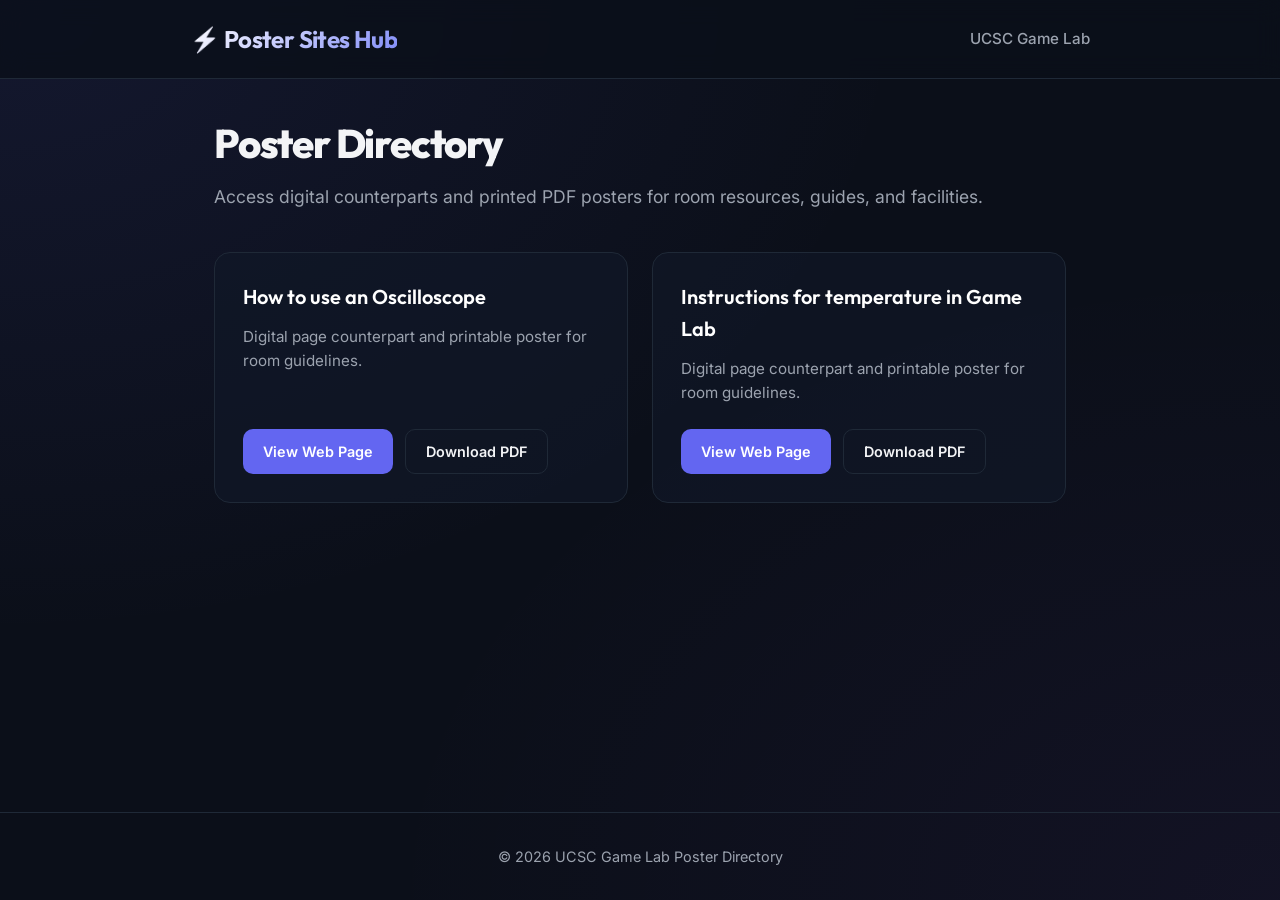
==== docs/index.html @ 5880b466 "temp and oscillascope" ====
<!DOCTYPE html>
<html lang="en">
<head>
  <meta charset="UTF-8">
  <meta name="viewport" content="width=device-width, initial-scale=1.0">
  <title>Poster Sites Directory</title>
  <link rel="stylesheet" href="style.css">
</head>
<body>
  <header>
    <div class="header-container">
      <a href="index.html" class="logo">⚡ Poster Sites Hub</a>
      <span class="nav-link">UCSC Game Lab</span>
    </div>
  </header>
  <main>
    <h1 class="hub-title">Poster Directory</h1>
    <p class="hub-subtitle">Access digital counterparts and printed PDF posters for room resources, guides, and facilities.</p>
    
    <div class="grid">
      
      <div class="card">
        <h2 class="card-title">How to use an Oscilloscope</h2>
        <p class="card-description">Digital page counterpart and printable poster for room guidelines.</p>
        <div class="card-actions">
          <a href="oscilloscope.html" class="btn btn-primary">View Web Page</a>
          <a href="../output/oscilloscope.pdf" class="btn btn-secondary" download>Download PDF</a>
        </div>
      </div>
      <div class="card">
        <h2 class="card-title">Instructions for temperature in Game Lab</h2>
        <p class="card-description">Digital page counterpart and printable poster for room guidelines.</p>
        <div class="card-actions">
          <a href="temp_game_lab.html" class="btn btn-primary">View Web Page</a>
          <a href="../output/temp_game_lab.pdf" class="btn btn-secondary" download>Download PDF</a>
        </div>
      </div>
    </div>
  </main>
  <footer>
    <p>&copy; 2026 UCSC Game Lab Poster Directory</p>
  </footer>
</body>
</html>
---- docs/style.css ----
@import url('https://fonts.googleapis.com/css2?family=Inter:wght@300;400;500;600&family=Outfit:wght@400;500;600;700;800&display=swap');

:root {
  --bg-primary: #0b0f19;
  --bg-secondary: #111827;
  --text-primary: #f3f4f6;
  --text-secondary: #9ca3af;
  --accent: #6366f1;
  --accent-light: #818cf8;
  --accent-hover: #4f46e5;
  --border: #1f2937;
  --card-bg: rgba(17, 24, 39, 0.7);
  --success: #10b981;
  
  --font-heading: 'Outfit', -apple-system, BlinkMacSystemFont, "Segoe UI", Roboto, sans-serif;
  --font-body: 'Inter', -apple-system, BlinkMacSystemFont, "Segoe UI", Roboto, sans-serif;
}

/* Base Styles */
* {
  box-sizing: border-box;
  margin: 0;
  padding: 0;
}

body {
  background-color: var(--bg-primary);
  background-image: 
    radial-gradient(at 0% 0%, rgba(99, 102, 241, 0.1) 0px, transparent 50%),
    radial-gradient(at 100% 100%, rgba(168, 85, 247, 0.05) 0px, transparent 50%);
  color: var(--text-primary);
  font-family: var(--font-body);
  line-height: 1.6;
  -webkit-font-smoothing: antialiased;
  min-height: 100vh;
  display: flex;
  flex-direction: column;
}

/* Header / Navigation */
header {
  background-color: rgba(11, 15, 25, 0.8);
  backdrop-filter: blur(12px);
  -webkit-backdrop-filter: blur(12px);
  border-bottom: 1px solid var(--border);
  position: sticky;
  top: 0;
  z-index: 100;
  padding: 1.25rem 2rem;
}

.header-container {
  max-width: 900px;
  margin: 0 auto;
  display: flex;
  justify-content: space-between;
  align-items: center;
}

.logo {
  font-family: var(--font-heading);
  font-size: 1.5rem;
  font-weight: 700;
  color: #fff;
  text-decoration: none;
  background: linear-gradient(135deg, #fff 0%, var(--accent-light) 100%);
  -webkit-background-clip: text;
  -webkit-text-fill-color: transparent;
  letter-spacing: -0.025em;
}

.logo-icon {
  margin-right: 0.5rem;
  color: var(--accent);
}

.nav-link {
  color: var(--text-secondary);
  text-decoration: none;
  font-size: 0.95rem;
  font-weight: 500;
  transition: color 0.2s ease;
}

.nav-link:hover {
  color: #fff;
}

/* Main Layout */
main {
  flex: 1;
  max-width: 900px;
  width: 100%;
  margin: 2rem auto;
  padding: 0 1.5rem;
}

/* Hub / Dashboard Grid */
.hub-title {
  font-family: var(--font-heading);
  font-size: 2.5rem;
  font-weight: 800;
  margin-bottom: 0.5rem;
  letter-spacing: -0.03em;
}

.hub-subtitle {
  color: var(--text-secondary);
  font-size: 1.1rem;
  margin-bottom: 2.5rem;
}

.grid {
  display: grid;
  grid-template-columns: repeat(auto-fill, minmax(280px, 1fr));
  gap: 1.5rem;
  margin-bottom: 3rem;
}

/* Cards */
.card {
  background: var(--card-bg);
  border: 1px solid var(--border);
  border-radius: 16px;
  padding: 1.75rem;
  transition: all 0.3s cubic-bezier(0.4, 0, 0.2, 1);
  display: flex;
  flex-direction: column;
  height: 100%;
}

.card:hover {
  transform: translateY(-4px);
  border-color: rgba(99, 102, 241, 0.4);
  box-shadow: 0 12px 20px -10px rgba(99, 102, 241, 0.15);
}

.card-title {
  font-family: var(--font-heading);
  font-size: 1.25rem;
  font-weight: 600;
  margin-bottom: 0.75rem;
  color: #fff;
}

.card-description {
  color: var(--text-secondary);
  font-size: 0.95rem;
  margin-bottom: 1.5rem;
  flex: 1;
}

.card-actions {
  display: flex;
  gap: 0.75rem;
  margin-top: auto;
}

.btn {
  display: inline-flex;
  align-items: center;
  justify-content: center;
  padding: 0.625rem 1.25rem;
  border-radius: 10px;
  font-weight: 600;
  font-size: 0.9rem;
  text-decoration: none;
  transition: all 0.2s ease;
  cursor: pointer;
}

.btn-primary {
  background-color: var(--accent);
  color: #fff;
  border: none;
}

.btn-primary:hover {
  background-color: var(--accent-hover);
}

.btn-secondary {
  background-color: transparent;
  color: var(--text-primary);
  border: 1px solid var(--border);
}

.btn-secondary:hover {
  background-color: rgba(255, 255, 255, 0.05);
  border-color: var(--text-secondary);
}

/* Page Article Style */
article {
  background: var(--card-bg);
  border: 1px solid var(--border);
  border-radius: 20px;
  padding: 2.5rem;
  margin-bottom: 2rem;
}

article h1 {
  font-family: var(--font-heading);
  font-size: 2.25rem;
  font-weight: 800;
  margin-bottom: 1.5rem;
  color: #fff;
  letter-spacing: -0.025em;
  line-height: 1.2;
}

article p {
  color: var(--text-secondary);
  font-size: 1.1rem;
  margin-bottom: 1.5rem;
}

/* Rendered Images */
article img {
  max-width: 100%;
  height: auto;
  border-radius: 12px;
  border: 1px solid var(--border);
  margin: 1.5rem 0;
}

/* Custom Markdown Links parsed to Buttons */
article a {
  display: inline-flex;
  align-items: center;
  justify-content: center;
  padding: 0.75rem 1.5rem;
  background-color: var(--accent);
  color: #fff;
  text-decoration: none;
  font-weight: 600;
  border-radius: 10px;
  transition: all 0.2s ease;
  margin: 1rem 0;
}

article a:hover {
  background-color: var(--accent-hover);
  box-shadow: 0 4px 12px rgba(99, 102, 241, 0.25);
}

/* Footer */
footer {
  border-top: 1px solid var(--border);
  padding: 2rem;
  text-align: center;
  color: var(--text-secondary);
  font-size: 0.9rem;
  margin-top: auto;
}

/* Responsive adjustments */
@media (max-width: 640px) {
  article {
    padding: 1.5rem;
  }
  article h1 {
    font-size: 1.75rem;
  }
}
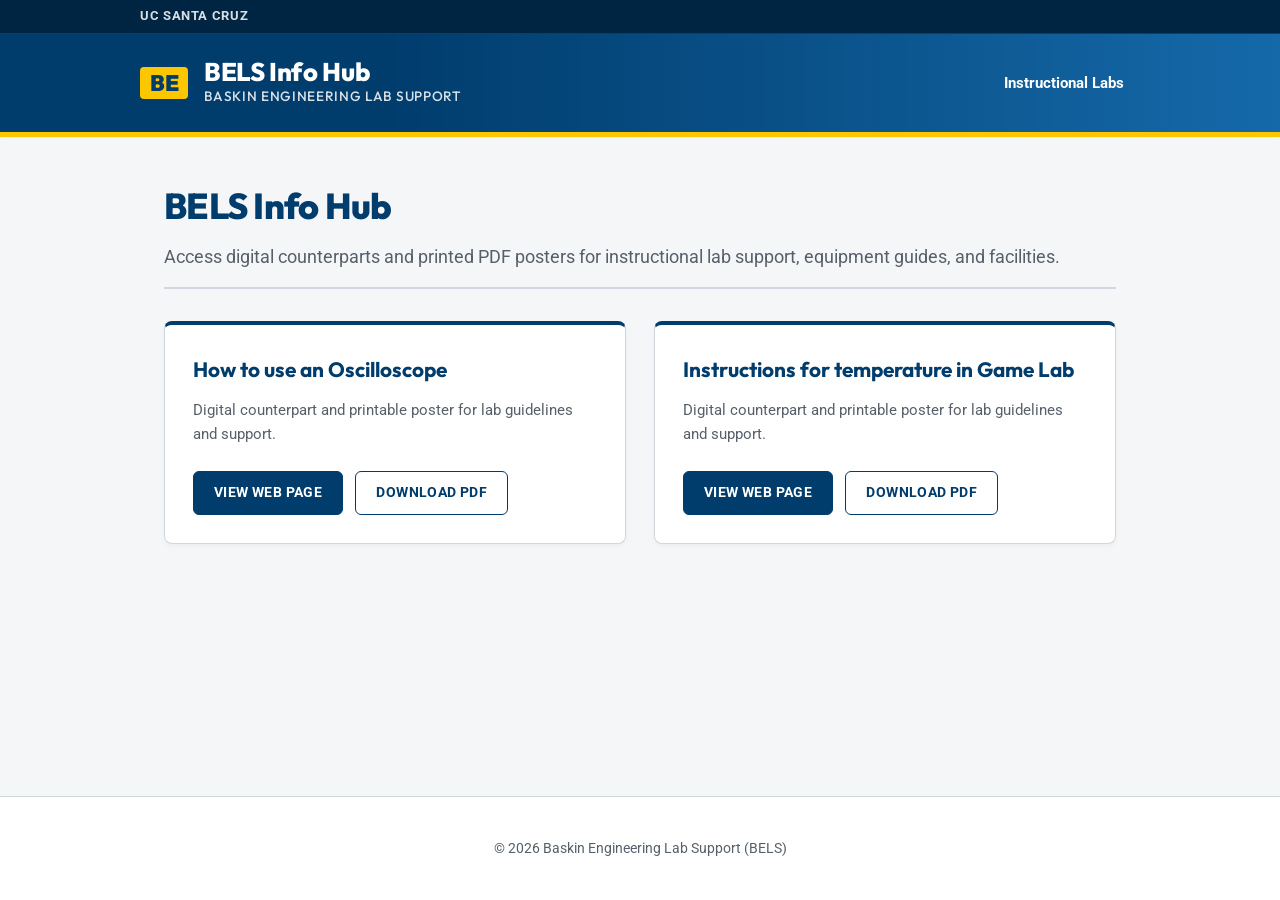
==== commit a32da5f1: "fix style" ====
--- a/docs/index.html
+++ b/docs/index.html
@@ -3,25 +3,37 @@
 <head>
   <meta charset="UTF-8">
   <meta name="viewport" content="width=device-width, initial-scale=1.0">
-  <title>Poster Sites Directory</title>
+  <title>BELS Info Hub</title>
   <link rel="stylesheet" href="style.css">
 </head>
 <body>
+  <div class="top-bar">
+    <div class="top-bar-container">
+      <span class="top-bar-left">UC Santa Cruz</span>
+    </div>
+  </div>
   <header>
     <div class="header-container">
-      <a href="index.html" class="logo">⚡ Poster Sites Hub</a>
-      <span class="nav-link">UCSC Game Lab</span>
+      <a href="index.html" class="logo-wrapper">
+        <span class="logo-be-badge">BE</span>
+        <span class="logo-text">
+          <span class="logo-title">BELS Info Hub</span>
+          <span class="logo-subtitle">Baskin Engineering Lab Support</span>
+        </span>
+      </a>
+      <span class="nav-link" style="background-color: transparent; border: none; cursor: default;">Instructional Labs</span>
     </div>
   </header>
+  <div class="gold-bar"></div>
   <main>
-    <h1 class="hub-title">Poster Directory</h1>
-    <p class="hub-subtitle">Access digital counterparts and printed PDF posters for room resources, guides, and facilities.</p>
+    <h1 class="hub-title">BELS Info Hub</h1>
+    <p class="hub-subtitle">Access digital counterparts and printed PDF posters for instructional lab support, equipment guides, and facilities.</p>
     
     <div class="grid">
       
       <div class="card">
         <h2 class="card-title">How to use an Oscilloscope</h2>
-        <p class="card-description">Digital page counterpart and printable poster for room guidelines.</p>
+        <p class="card-description">Digital counterpart and printable poster for lab guidelines and support.</p>
         <div class="card-actions">
           <a href="oscilloscope.html" class="btn btn-primary">View Web Page</a>
           <a href="../output/oscilloscope.pdf" class="btn btn-secondary" download>Download PDF</a>
@@ -29,7 +41,7 @@
       </div>
       <div class="card">
         <h2 class="card-title">Instructions for temperature in Game Lab</h2>
-        <p class="card-description">Digital page counterpart and printable poster for room guidelines.</p>
+        <p class="card-description">Digital counterpart and printable poster for lab guidelines and support.</p>
         <div class="card-actions">
           <a href="temp_game_lab.html" class="btn btn-primary">View Web Page</a>
           <a href="../output/temp_game_lab.pdf" class="btn btn-secondary" download>Download PDF</a>
@@ -38,7 +50,7 @@
     </div>
   </main>
   <footer>
-    <p>&copy; 2026 UCSC Game Lab Poster Directory</p>
+    <p>&copy; 2026 Baskin Engineering Lab Support (BELS)</p>
   </footer>
 </body>
 </html>
--- a/docs/style.css
+++ b/docs/style.css
@@ -1,19 +1,22 @@
-@import url('https://fonts.googleapis.com/css2?family=Inter:wght@300;400;500;600&family=Outfit:wght@400;500;600;700;800&display=swap');
+@import url('https://fonts.googleapis.com/css2?family=Roboto:wght@300;400;500;700;900&family=Outfit:wght@400;500;600;700;800&display=swap');
 
 :root {
-  --bg-primary: #0b0f19;
-  --bg-secondary: #111827;
-  --text-primary: #f3f4f6;
-  --text-secondary: #9ca3af;
-  --accent: #6366f1;
-  --accent-light: #818cf8;
-  --accent-hover: #4f46e5;
-  --border: #1f2937;
-  --card-bg: rgba(17, 24, 39, 0.7);
-  --success: #10b981;
+  --bg-primary: #f4f6f8;
+  --bg-header: linear-gradient(90deg, #003c6c 29%, #1569a9 100%);
+  --bg-topbar: #002542;
+  --text-primary: #24292f;
+  --text-secondary: #57606a;
+  --text-light: #ffffff;
+  --accent-blue: #003c6c;
+  --accent-blue-hover: #1569a9;
+  --accent-gold: #fdc700;
+  --accent-gold-hover: #e0b000;
+  --border: #d0d7de;
+  --card-bg: #ffffff;
+  --success: #1a7f37;
   
-  --font-heading: 'Outfit', -apple-system, BlinkMacSystemFont, "Segoe UI", Roboto, sans-serif;
-  --font-body: 'Inter', -apple-system, BlinkMacSystemFont, "Segoe UI", Roboto, sans-serif;
+  --font-heading: 'Outfit', 'Roboto', -apple-system, sans-serif;
+  --font-body: 'Roboto', -apple-system, sans-serif;
 }
 
 /* Base Styles */
@@ -25,9 +28,6 @@
 
 body {
   background-color: var(--bg-primary);
-  background-image: 
-    radial-gradient(at 0% 0%, rgba(99, 102, 241, 0.1) 0px, transparent 50%),
-    radial-gradient(at 100% 100%, rgba(168, 85, 247, 0.05) 0px, transparent 50%);
   color: var(--text-primary);
   font-family: var(--font-body);
   line-height: 1.6;
@@ -37,83 +37,172 @@
   flex-direction: column;
 }
 
-/* Header / Navigation */
+/* Top Mini Banner */
+.top-bar {
+  background-color: var(--bg-topbar);
+  color: rgba(255, 255, 255, 0.85);
+  font-size: 0.8rem;
+  padding: 0.4rem 2rem;
+  font-weight: 500;
+  letter-spacing: 0.05em;
+  text-transform: uppercase;
+  border-bottom: 1px solid rgba(255, 255, 255, 0.1);
+}
+
+.top-bar-container {
+  max-width: 1000px;
+  margin: 0 auto;
+  display: flex;
+  justify-content: space-between;
+  align-items: center;
+}
+
+.top-bar-left {
+  font-weight: 700;
+}
+
+/* Primary Header */
 header {
-  background-color: rgba(11, 15, 25, 0.8);
-  backdrop-filter: blur(12px);
-  -webkit-backdrop-filter: blur(12px);
+  background: var(--bg-header);
+  padding: 1.5rem 2rem;
+  box-shadow: 0 4px 6px -1px rgba(0, 0, 0, 0.1);
+}
+
+.header-container {
+  max-width: 1000px;
+  margin: 0 auto;
+  display: flex;
+  justify-content: space-between;
+  align-items: center;
+  flex-wrap: wrap;
+  gap: 1rem;
+}
+
+.logo-wrapper {
+  display: flex;
+  align-items: center;
+  gap: 1rem;
+  text-decoration: none;
+}
+
+/* Styled Baskin Logo Icon representation */
+.logo-be-badge {
+  background-color: var(--accent-gold);
+  color: #003c6c;
+  font-weight: 900;
+  font-size: 1.4rem;
+  padding: 0.3rem 0.6rem;
+  border-radius: 4px;
+  display: inline-block;
+  line-height: 1;
+  font-family: var(--font-heading);
+}
+
+.logo-text {
+  color: var(--text-light);
+  font-family: var(--font-heading);
+  display: flex;
+  flex-direction: column;
+}
+
+.logo-title {
+  font-size: 1.6rem;
+  font-weight: 800;
+  line-height: 1.1;
+  letter-spacing: -0.015em;
+}
+
+.logo-subtitle {
+  font-size: 0.85rem;
+  opacity: 0.85;
+  font-weight: 500;
+  text-transform: uppercase;
+  letter-spacing: 0.05em;
+}
+
+.nav-link {
+  color: var(--text-light);
+  text-decoration: none;
+  font-size: 0.95rem;
+  font-weight: 700;
+  padding: 0.5rem 1rem;
+  border: 2px solid transparent;
+  border-radius: 6px;
+  transition: all 0.2s ease;
+  background-color: rgba(255, 255, 255, 0.1);
+}
+
+.nav-link:hover {
+  background-color: var(--accent-gold);
+  color: #003c6c;
+}
+
+/* Golden Separator Bar */
+.gold-bar {
+  background-color: var(--accent-gold);
+  height: 5px;
+  width: 100%;
+}
+
+/* Secondary Sub-nav */
+.sub-nav {
+  background-color: #ffffff;
   border-bottom: 1px solid var(--border);
-  position: sticky;
-  top: 0;
-  z-index: 100;
-  padding: 1.25rem 2rem;
-}
-
-.header-container {
-  max-width: 900px;
+  padding: 0.75rem 2rem;
+}
+
+.sub-nav-container {
+  max-width: 1000px;
   margin: 0 auto;
   display: flex;
-  justify-content: space-between;
-  align-items: center;
-}
-
-.logo {
-  font-family: var(--font-heading);
-  font-size: 1.5rem;
-  font-weight: 700;
-  color: #fff;
-  text-decoration: none;
-  background: linear-gradient(135deg, #fff 0%, var(--accent-light) 100%);
-  -webkit-background-clip: text;
-  -webkit-text-fill-color: transparent;
-  letter-spacing: -0.025em;
-}
-
-.logo-icon {
-  margin-right: 0.5rem;
-  color: var(--accent);
-}
-
-.nav-link {
-  color: var(--text-secondary);
-  text-decoration: none;
-  font-size: 0.95rem;
-  font-weight: 500;
+  gap: 1.5rem;
+}
+
+.sub-nav-item {
+  color: var(--accent-blue);
+  text-decoration: none;
+  font-weight: 700;
+  font-size: 0.85rem;
+  text-transform: uppercase;
+  letter-spacing: 0.05em;
   transition: color 0.2s ease;
 }
 
-.nav-link:hover {
-  color: #fff;
+.sub-nav-item:hover {
+  color: var(--accent-gold-hover);
 }
 
 /* Main Layout */
 main {
   flex: 1;
-  max-width: 900px;
+  max-width: 1000px;
   width: 100%;
-  margin: 2rem auto;
+  margin: 2.5rem auto;
   padding: 0 1.5rem;
 }
 
 /* Hub / Dashboard Grid */
 .hub-title {
   font-family: var(--font-heading);
-  font-size: 2.5rem;
+  font-size: 2.25rem;
   font-weight: 800;
+  color: var(--accent-blue);
   margin-bottom: 0.5rem;
-  letter-spacing: -0.03em;
+  letter-spacing: -0.02em;
 }
 
 .hub-subtitle {
   color: var(--text-secondary);
   font-size: 1.1rem;
-  margin-bottom: 2.5rem;
+  margin-bottom: 2rem;
+  border-bottom: 2px solid var(--border);
+  padding-bottom: 1rem;
 }
 
 .grid {
   display: grid;
-  grid-template-columns: repeat(auto-fill, minmax(280px, 1fr));
-  gap: 1.5rem;
+  grid-template-columns: repeat(auto-fill, minmax(300px, 1fr));
+  gap: 1.75rem;
   margin-bottom: 3rem;
 }
 
@@ -121,26 +210,28 @@
 .card {
   background: var(--card-bg);
   border: 1px solid var(--border);
-  border-radius: 16px;
+  border-top: 4px solid var(--accent-blue);
+  border-radius: 8px;
   padding: 1.75rem;
-  transition: all 0.3s cubic-bezier(0.4, 0, 0.2, 1);
+  transition: all 0.2s ease;
   display: flex;
   flex-direction: column;
   height: 100%;
+  box-shadow: 0 2px 4px rgba(0, 0, 0, 0.04);
 }
 
 .card:hover {
-  transform: translateY(-4px);
-  border-color: rgba(99, 102, 241, 0.4);
-  box-shadow: 0 12px 20px -10px rgba(99, 102, 241, 0.15);
+  transform: translateY(-2px);
+  box-shadow: 0 8px 16px rgba(0, 0, 0, 0.08);
+  border-top-color: var(--accent-gold);
 }
 
 .card-title {
   font-family: var(--font-heading);
-  font-size: 1.25rem;
-  font-weight: 600;
+  font-size: 1.3rem;
+  font-weight: 700;
   margin-bottom: 0.75rem;
-  color: #fff;
+  color: var(--accent-blue);
 }
 
 .card-description {
@@ -161,42 +252,46 @@
   align-items: center;
   justify-content: center;
   padding: 0.625rem 1.25rem;
-  border-radius: 10px;
-  font-weight: 600;
-  font-size: 0.9rem;
-  text-decoration: none;
+  border-radius: 6px;
+  font-weight: 700;
+  font-size: 0.85rem;
+  text-decoration: none;
+  text-transform: uppercase;
+  letter-spacing: 0.03em;
   transition: all 0.2s ease;
   cursor: pointer;
 }
 
 .btn-primary {
-  background-color: var(--accent);
+  background-color: var(--accent-blue);
   color: #fff;
-  border: none;
+  border: 1px solid var(--accent-blue);
 }
 
 .btn-primary:hover {
-  background-color: var(--accent-hover);
+  background-color: var(--accent-blue-hover);
+  border-color: var(--accent-blue-hover);
 }
 
 .btn-secondary {
   background-color: transparent;
-  color: var(--text-primary);
-  border: 1px solid var(--border);
+  color: var(--accent-blue);
+  border: 1px solid var(--accent-blue);
 }
 
 .btn-secondary:hover {
-  background-color: rgba(255, 255, 255, 0.05);
-  border-color: var(--text-secondary);
+  background-color: rgba(0, 60, 108, 0.05);
 }
 
 /* Page Article Style */
 article {
   background: var(--card-bg);
   border: 1px solid var(--border);
-  border-radius: 20px;
+  border-top: 6px solid var(--accent-blue);
+  border-radius: 8px;
   padding: 2.5rem;
   margin-bottom: 2rem;
+  box-shadow: 0 4px 12px rgba(0, 0, 0, 0.05);
 }
 
 article h1 {
@@ -204,13 +299,13 @@
   font-size: 2.25rem;
   font-weight: 800;
   margin-bottom: 1.5rem;
-  color: #fff;
-  letter-spacing: -0.025em;
+  color: var(--accent-blue);
+  letter-spacing: -0.02em;
   line-height: 1.2;
 }
 
 article p {
-  color: var(--text-secondary);
+  color: var(--text-primary);
   font-size: 1.1rem;
   margin-bottom: 1.5rem;
 }
@@ -219,7 +314,7 @@
 article img {
   max-width: 100%;
   height: auto;
-  border-radius: 12px;
+  border-radius: 6px;
   border: 1px solid var(--border);
   margin: 1.5rem 0;
 }
@@ -230,24 +325,27 @@
   align-items: center;
   justify-content: center;
   padding: 0.75rem 1.5rem;
-  background-color: var(--accent);
+  background-color: var(--accent-blue);
   color: #fff;
   text-decoration: none;
-  font-weight: 600;
-  border-radius: 10px;
+  font-weight: 700;
+  text-transform: uppercase;
+  letter-spacing: 0.04em;
+  border-radius: 6px;
   transition: all 0.2s ease;
   margin: 1rem 0;
 }
 
 article a:hover {
-  background-color: var(--accent-hover);
-  box-shadow: 0 4px 12px rgba(99, 102, 241, 0.25);
+  background-color: var(--accent-blue-hover);
+  box-shadow: 0 4px 8px rgba(0, 60, 108, 0.2);
 }
 
 /* Footer */
 footer {
+  background-color: #ffffff;
   border-top: 1px solid var(--border);
-  padding: 2rem;
+  padding: 2.5rem 2rem;
   text-align: center;
   color: var(--text-secondary);
   font-size: 0.9rem;
@@ -262,4 +360,8 @@
   article h1 {
     font-size: 1.75rem;
   }
-}
+  .header-container {
+    flex-direction: column;
+    align-items: flex-start;
+  }
+}
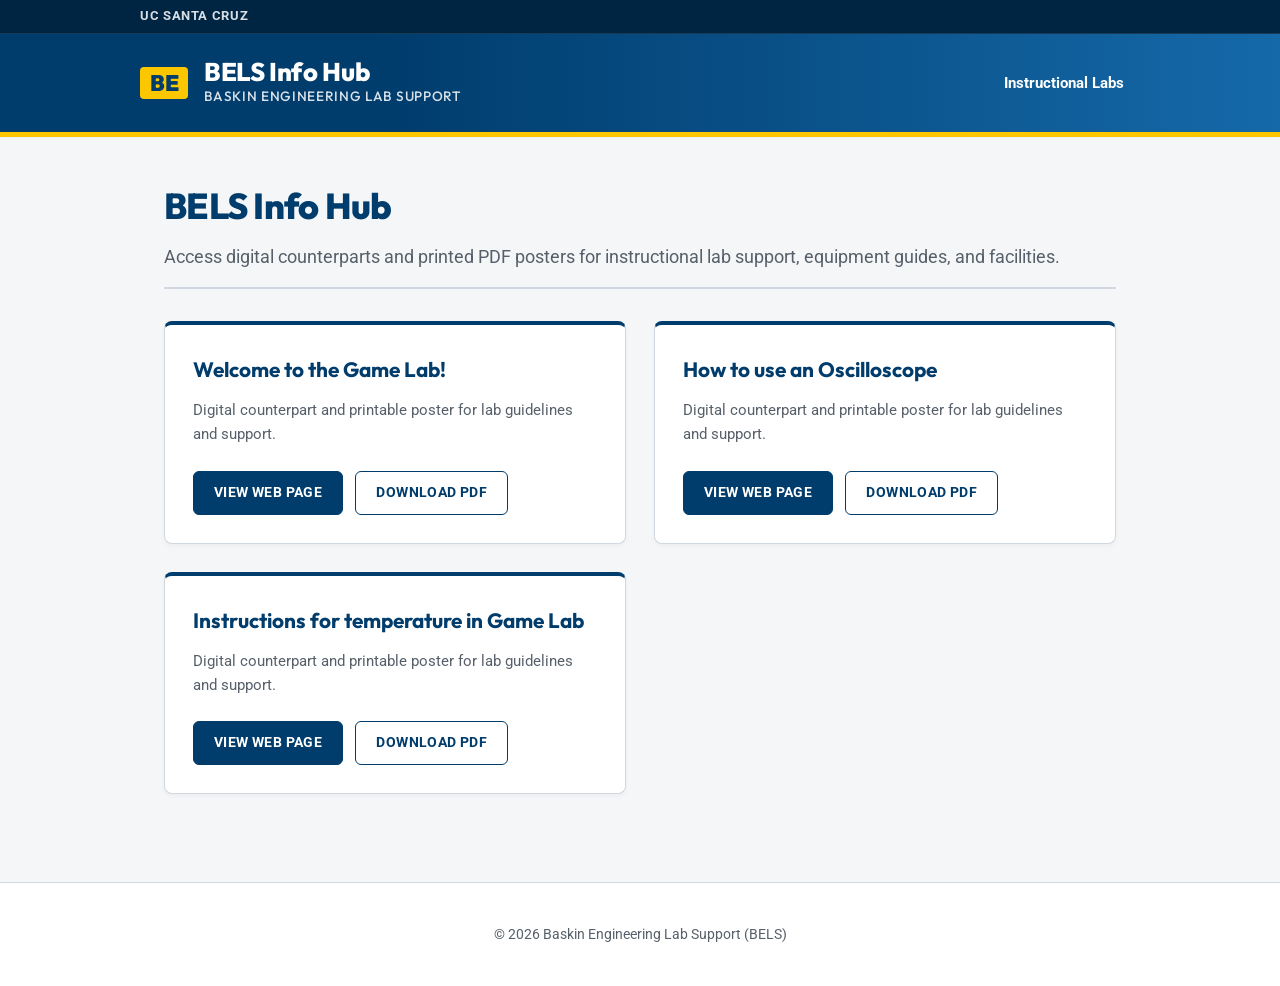
==== commit 7eebbad7: "refresh page" ====
--- a/docs/index.html
+++ b/docs/index.html
@@ -32,11 +32,19 @@
     <div class="grid">
       
       <div class="card">
+        <h2 class="card-title">Welcome to the Game Lab!</h2>
+        <p class="card-description">Digital counterpart and printable poster for lab guidelines and support.</p>
+        <div class="card-actions">
+          <a href="help_game_lab.html" class="btn btn-primary">View Web Page</a>
+          <a href="assets/help_game_lab.pdf" class="btn btn-secondary" download>Download PDF</a>
+        </div>
+      </div>
+      <div class="card">
         <h2 class="card-title">How to use an Oscilloscope</h2>
         <p class="card-description">Digital counterpart and printable poster for lab guidelines and support.</p>
         <div class="card-actions">
           <a href="oscilloscope.html" class="btn btn-primary">View Web Page</a>
-          <a href="../output/oscilloscope.pdf" class="btn btn-secondary" download>Download PDF</a>
+          <a href="assets/oscilloscope.pdf" class="btn btn-secondary" download>Download PDF</a>
         </div>
       </div>
       <div class="card">
@@ -44,7 +52,7 @@
         <p class="card-description">Digital counterpart and printable poster for lab guidelines and support.</p>
         <div class="card-actions">
           <a href="temp_game_lab.html" class="btn btn-primary">View Web Page</a>
-          <a href="../output/temp_game_lab.pdf" class="btn btn-secondary" download>Download PDF</a>
+          <a href="assets/temp_game_lab.pdf" class="btn btn-secondary" download>Download PDF</a>
         </div>
       </div>
     </div>
--- a/docs/style.css
+++ b/docs/style.css
@@ -365,3 +365,25 @@
     align-items: flex-start;
   }
 }
+
+/* Responsive YouTube Video Embeds */
+.video-container {
+  position: relative;
+  padding-bottom: 56.25%; /* 16:9 Aspect Ratio */
+  height: 0;
+  overflow: hidden;
+  max-width: 100%;
+  border-radius: 8px;
+  border: 1px solid var(--border);
+  margin: 1.5rem 0;
+  box-shadow: 0 4px 12px rgba(0, 0, 0, 0.05);
+}
+
+.video-container iframe {
+  position: absolute;
+  top: 0;
+  left: 0;
+  width: 100%;
+  height: 100%;
+  border: 0;
+}
